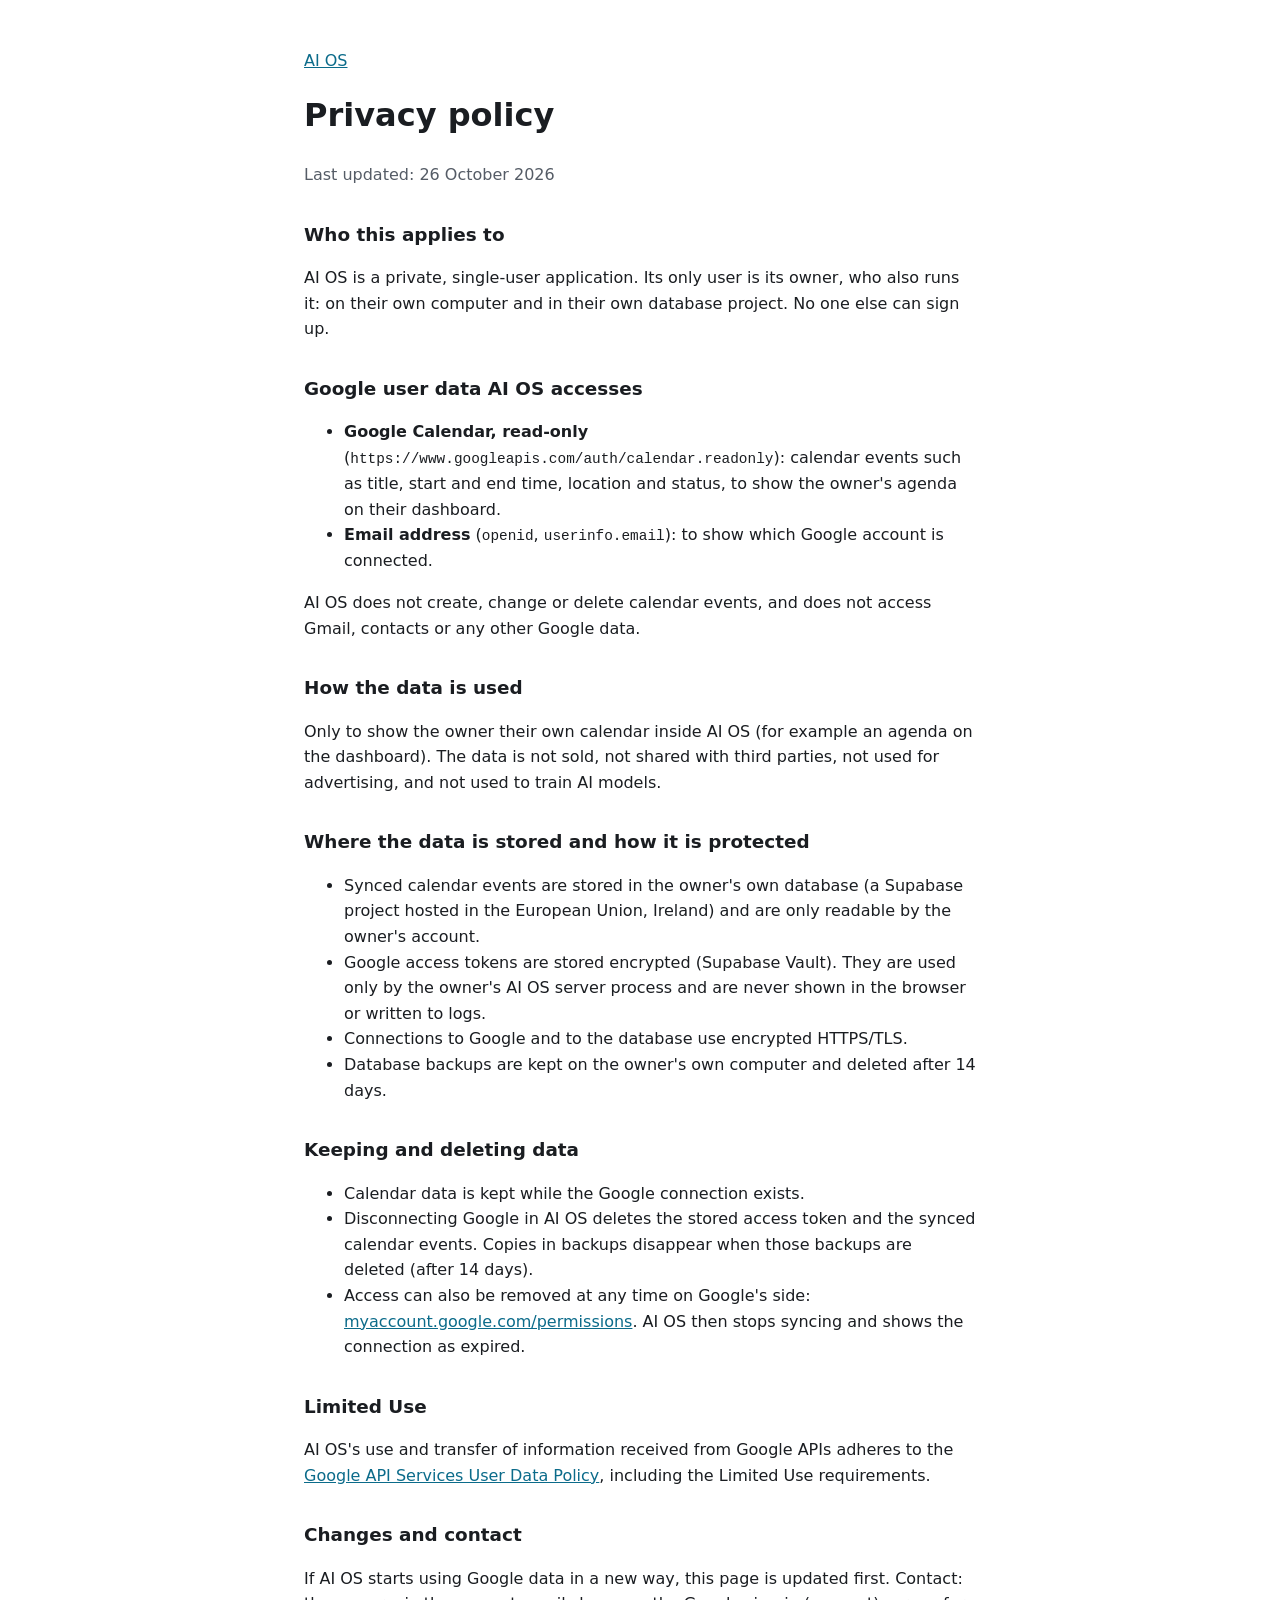
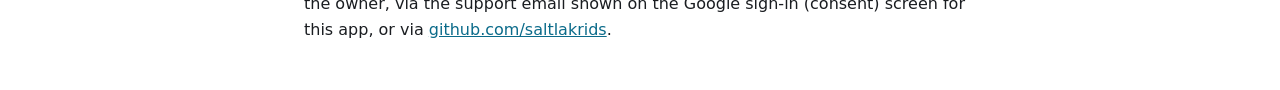
==== privacy.html @ 3fae1abf "Homepage and privacy policy for the AI OS Google OAuth app Co-Authored-By: Claude Opus 5.5 <noreply@" ====
<!doctype html>
<html lang="en">
<head>
  <meta charset="utf-8">
  <meta name="viewport" content="width=device-width, initial-scale=1">
  <title>AI OS - Privacy policy</title>
  <link rel="stylesheet" href="style.css">
</head>
<body>
  <main>
    <p><a href="./">AI OS</a></p>
    <h1>Privacy policy</h1>
    <p class="meta">Last updated: 26 October 2026</p>

    <h2>Who this applies to</h2>
    <p>AI OS is a private, single-user application. Its only user is its owner, who also runs it: on their own computer and in their own database project. No one else can sign up.</p>

    <h2>Google user data AI OS accesses</h2>
    <ul>
      <li><strong>Google Calendar, read-only</strong> (<code>https://www.googleapis.com/auth/calendar.readonly</code>): calendar events such as title, start and end time, location and status, to show the owner's agenda on their dashboard.</li>
      <li><strong>Email address</strong> (<code>openid</code>, <code>userinfo.email</code>): to show which Google account is connected.</li>
    </ul>
    <p>AI OS does not create, change or delete calendar events, and does not access Gmail, contacts or any other Google data.</p>

    <h2>How the data is used</h2>
    <p>Only to show the owner their own calendar inside AI OS (for example an agenda on the dashboard). The data is not sold, not shared with third parties, not used for advertising, and not used to train AI models.</p>

    <h2>Where the data is stored and how it is protected</h2>
    <ul>
      <li>Synced calendar events are stored in the owner's own database (a Supabase project hosted in the European Union, Ireland) and are only readable by the owner's account.</li>
      <li>Google access tokens are stored encrypted (Supabase Vault). They are used only by the owner's AI OS server process and are never shown in the browser or written to logs.</li>
      <li>Connections to Google and to the database use encrypted HTTPS/TLS.</li>
      <li>Database backups are kept on the owner's own computer and deleted after 14 days.</li>
    </ul>

    <h2>Keeping and deleting data</h2>
    <ul>
      <li>Calendar data is kept while the Google connection exists.</li>
      <li>Disconnecting Google in AI OS deletes the stored access token and the synced calendar events. Copies in backups disappear when those backups are deleted (after 14 days).</li>
      <li>Access can also be removed at any time on Google's side: <a href="https://myaccount.google.com/permissions">myaccount.google.com/permissions</a>. AI OS then stops syncing and shows the connection as expired.</li>
    </ul>

    <h2>Limited Use</h2>
    <p>AI OS's use and transfer of information received from Google APIs adheres to the <a href="https://developers.google.com/terms/api-services-user-data-policy">Google API Services User Data Policy</a>, including the Limited Use requirements.</p>

    <h2>Changes and contact</h2>
    <p>If AI OS starts using Google data in a new way, this page is updated first. Contact: the owner, via the support email shown on the Google sign-in (consent) screen for this app, or via <a href="https://github.com/saltlakrids">github.com/saltlakrids</a>.</p>
  </main>
</body>
</html>
---- style.css ----
:root {
  color-scheme: light dark;
  --fg: #1a1d21;
  --muted: #555c66;
  --bg: #ffffff;
  --link: #0b6b8a;
}
@media (prefers-color-scheme: dark) {
  :root {
    --fg: #e6e8eb;
    --muted: #a3aab4;
    --bg: #0d1014;
    --link: #5cc8e6;
  }
}
body {
  margin: 0;
  background: var(--bg);
  color: var(--fg);
  font: 16px/1.6 system-ui, -apple-system, "Segoe UI", sans-serif;
}
main, footer {
  max-width: 42rem;
  margin: 0 auto;
  padding: 2rem 1rem;
}
footer {
  padding-top: 0;
  color: var(--muted);
  font-size: 0.9rem;
}
h1 { margin-top: 0; }
h2 { margin-top: 2rem; font-size: 1.15rem; }
a { color: var(--link); }
code { font-size: 0.9em; overflow-wrap: anywhere; }
.meta { color: var(--muted); }
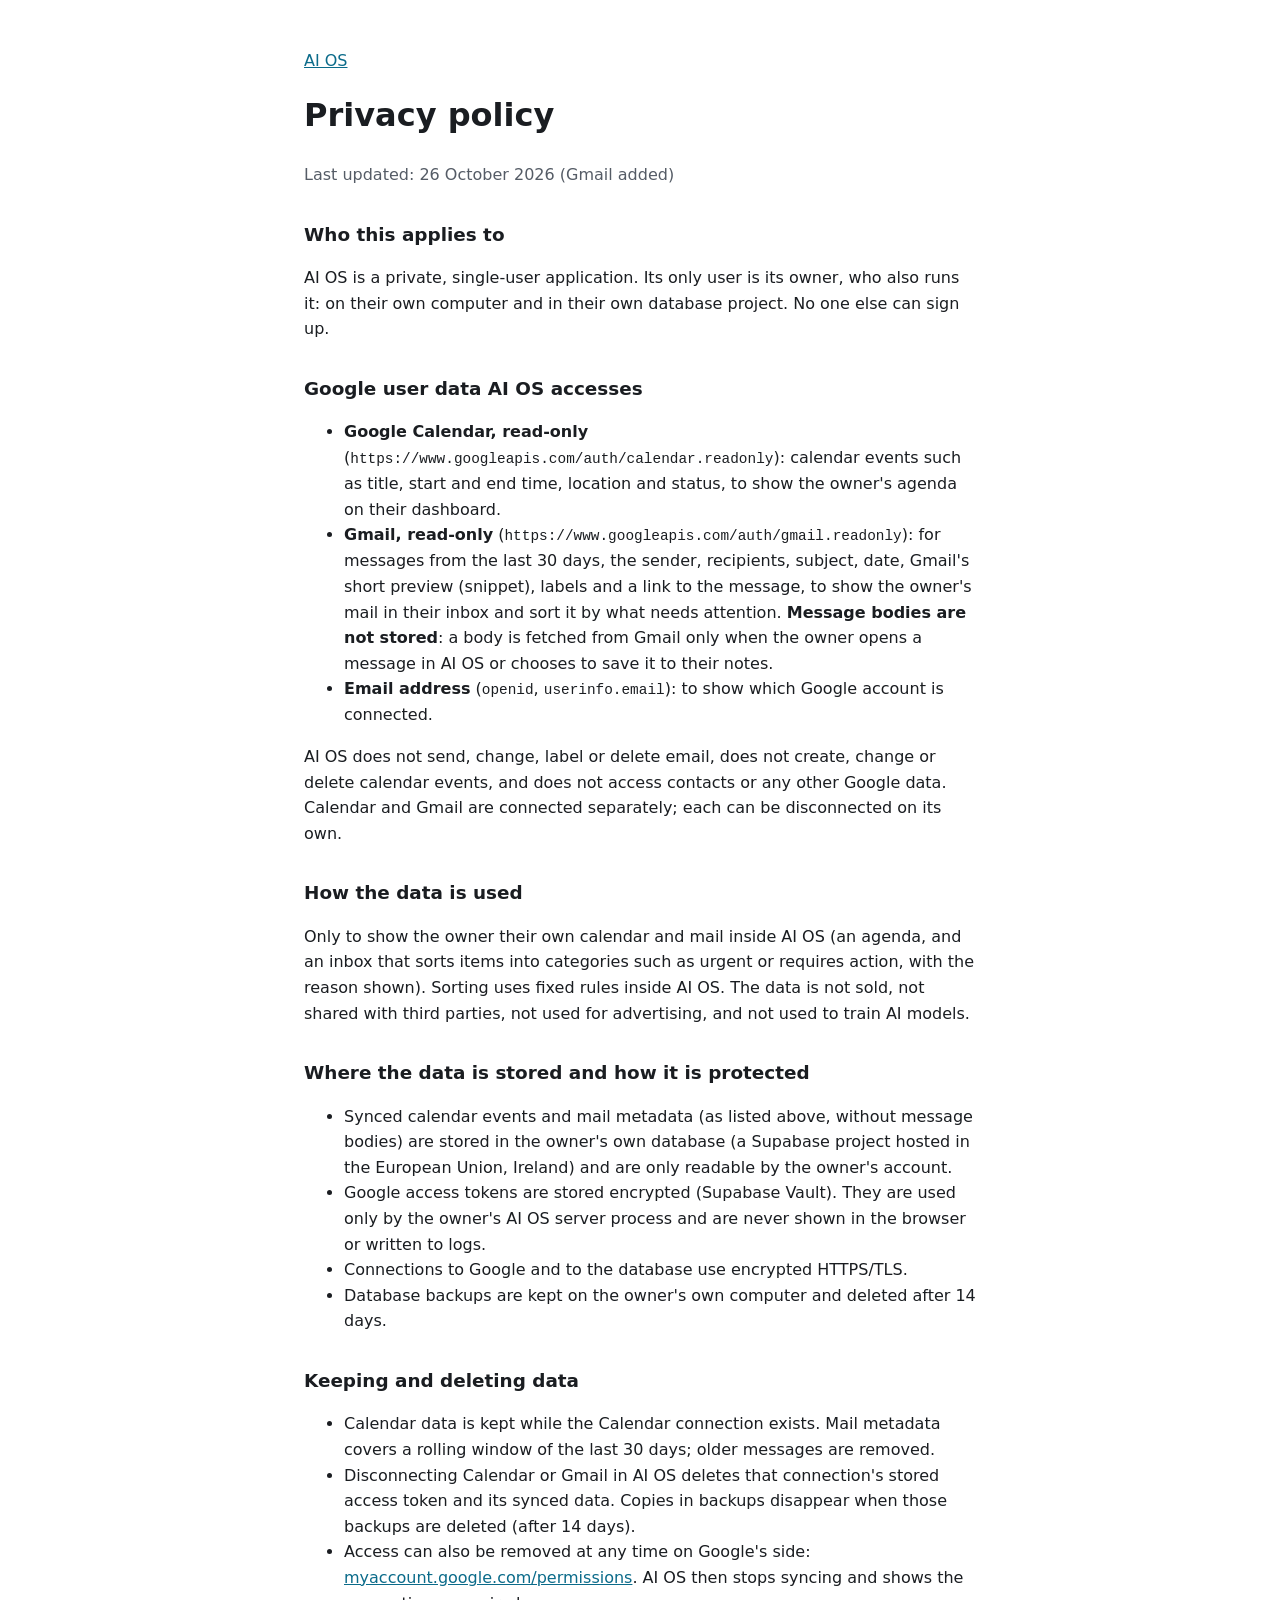
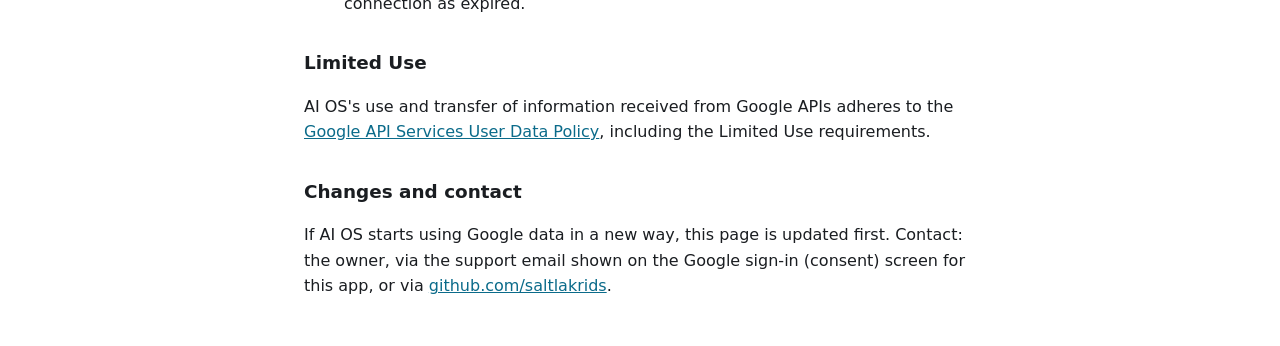
==== commit 400d6daa: "Privacy policy: add Gmail (read-only, metadata + snippet, no bodies stored) Co-Authored-By: Claude O" ====
--- a/privacy.html
+++ b/privacy.html
@@ -10,7 +10,7 @@
   <main>
     <p><a href="./">AI OS</a></p>
     <h1>Privacy policy</h1>
-    <p class="meta">Last updated: 26 October 2026</p>
+    <p class="meta">Last updated: 26 October 2026 (Gmail added)</p>
 
     <h2>Who this applies to</h2>
     <p>AI OS is a private, single-user application. Its only user is its owner, who also runs it: on their own computer and in their own database project. No one else can sign up.</p>
@@ -18,16 +18,17 @@
     <h2>Google user data AI OS accesses</h2>
     <ul>
       <li><strong>Google Calendar, read-only</strong> (<code>https://www.googleapis.com/auth/calendar.readonly</code>): calendar events such as title, start and end time, location and status, to show the owner's agenda on their dashboard.</li>
+      <li><strong>Gmail, read-only</strong> (<code>https://www.googleapis.com/auth/gmail.readonly</code>): for messages from the last 30 days, the sender, recipients, subject, date, Gmail's short preview (snippet), labels and a link to the message, to show the owner's mail in their inbox and sort it by what needs attention. <strong>Message bodies are not stored</strong>: a body is fetched from Gmail only when the owner opens a message in AI OS or chooses to save it to their notes.</li>
       <li><strong>Email address</strong> (<code>openid</code>, <code>userinfo.email</code>): to show which Google account is connected.</li>
     </ul>
-    <p>AI OS does not create, change or delete calendar events, and does not access Gmail, contacts or any other Google data.</p>
+    <p>AI OS does not send, change, label or delete email, does not create, change or delete calendar events, and does not access contacts or any other Google data. Calendar and Gmail are connected separately; each can be disconnected on its own.</p>
 
     <h2>How the data is used</h2>
-    <p>Only to show the owner their own calendar inside AI OS (for example an agenda on the dashboard). The data is not sold, not shared with third parties, not used for advertising, and not used to train AI models.</p>
+    <p>Only to show the owner their own calendar and mail inside AI OS (an agenda, and an inbox that sorts items into categories such as urgent or requires action, with the reason shown). Sorting uses fixed rules inside AI OS. The data is not sold, not shared with third parties, not used for advertising, and not used to train AI models.</p>
 
     <h2>Where the data is stored and how it is protected</h2>
     <ul>
-      <li>Synced calendar events are stored in the owner's own database (a Supabase project hosted in the European Union, Ireland) and are only readable by the owner's account.</li>
+      <li>Synced calendar events and mail metadata (as listed above, without message bodies) are stored in the owner's own database (a Supabase project hosted in the European Union, Ireland) and are only readable by the owner's account.</li>
       <li>Google access tokens are stored encrypted (Supabase Vault). They are used only by the owner's AI OS server process and are never shown in the browser or written to logs.</li>
       <li>Connections to Google and to the database use encrypted HTTPS/TLS.</li>
       <li>Database backups are kept on the owner's own computer and deleted after 14 days.</li>
@@ -35,8 +36,8 @@
 
     <h2>Keeping and deleting data</h2>
     <ul>
-      <li>Calendar data is kept while the Google connection exists.</li>
-      <li>Disconnecting Google in AI OS deletes the stored access token and the synced calendar events. Copies in backups disappear when those backups are deleted (after 14 days).</li>
+      <li>Calendar data is kept while the Calendar connection exists. Mail metadata covers a rolling window of the last 30 days; older messages are removed.</li>
+      <li>Disconnecting Calendar or Gmail in AI OS deletes that connection's stored access token and its synced data. Copies in backups disappear when those backups are deleted (after 14 days).</li>
       <li>Access can also be removed at any time on Google's side: <a href="https://myaccount.google.com/permissions">myaccount.google.com/permissions</a>. AI OS then stops syncing and shows the connection as expired.</li>
     </ul>
 
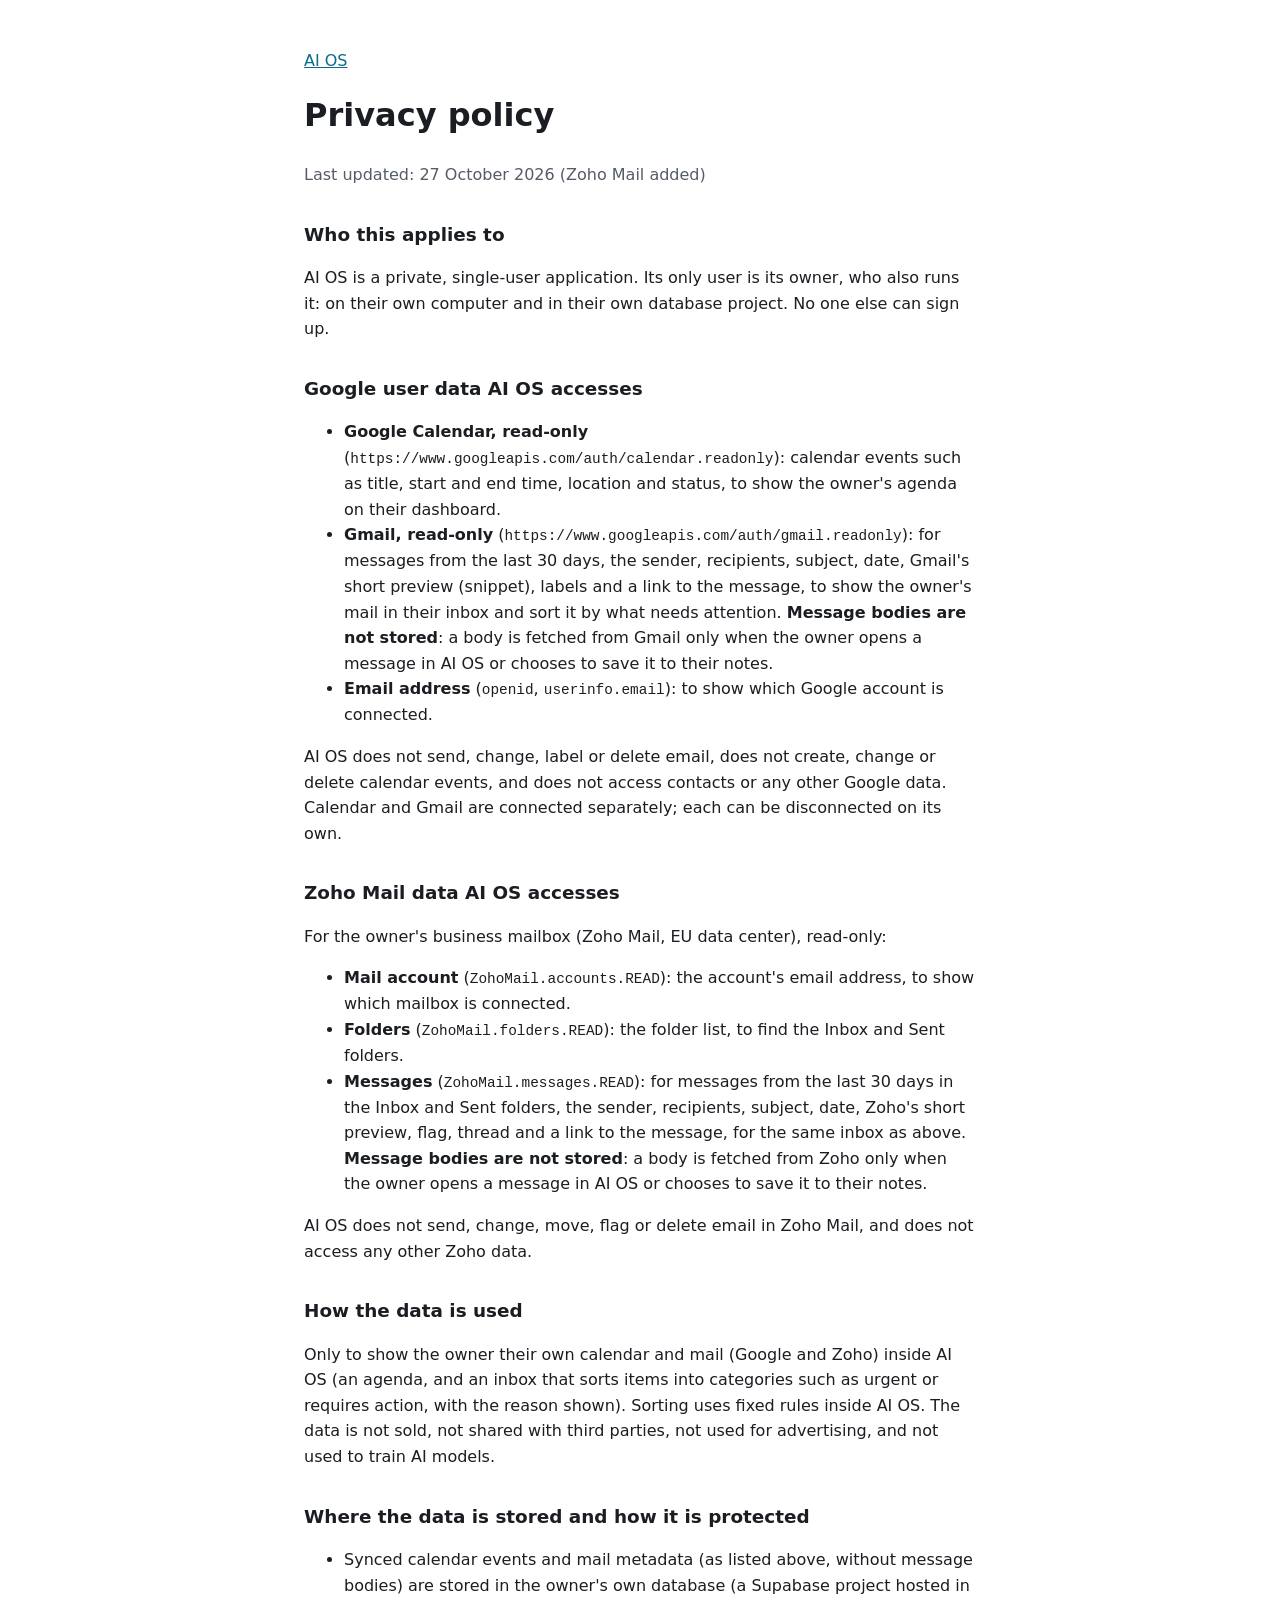
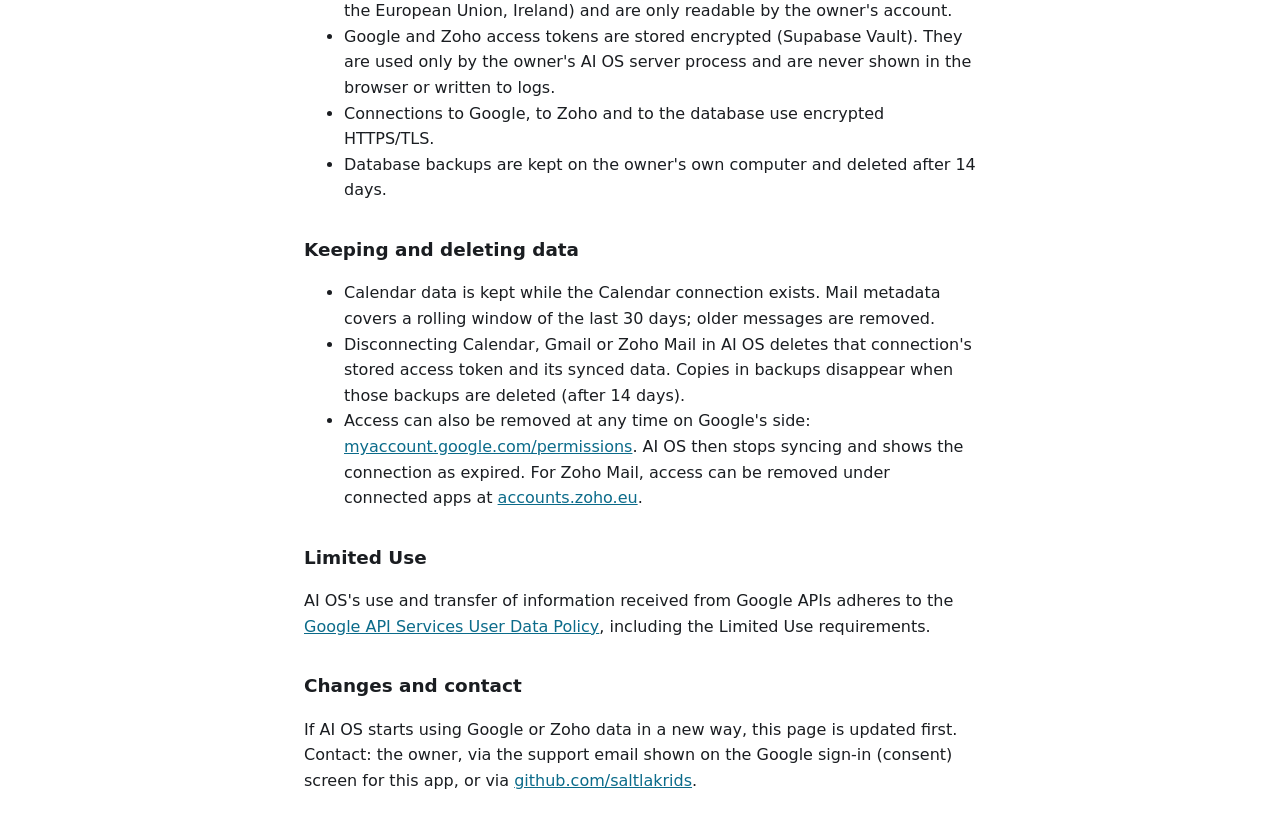
==== commit 5ff0225d: "Privacy policy: add Zoho Mail (read-only, metadata + preview, no bodies stored)" ====
--- a/privacy.html
+++ b/privacy.html
@@ -10,7 +10,7 @@
   <main>
     <p><a href="./">AI OS</a></p>
     <h1>Privacy policy</h1>
-    <p class="meta">Last updated: 26 October 2026 (Gmail added)</p>
+    <p class="meta">Last updated: 27 October 2026 (Zoho Mail added)</p>
 
     <h2>Who this applies to</h2>
     <p>AI OS is a private, single-user application. Its only user is its owner, who also runs it: on their own computer and in their own database project. No one else can sign up.</p>
@@ -23,29 +23,38 @@
     </ul>
     <p>AI OS does not send, change, label or delete email, does not create, change or delete calendar events, and does not access contacts or any other Google data. Calendar and Gmail are connected separately; each can be disconnected on its own.</p>
 
+    <h2>Zoho Mail data AI OS accesses</h2>
+    <p>For the owner's business mailbox (Zoho Mail, EU data center), read-only:</p>
+    <ul>
+      <li><strong>Mail account</strong> (<code>ZohoMail.accounts.READ</code>): the account's email address, to show which mailbox is connected.</li>
+      <li><strong>Folders</strong> (<code>ZohoMail.folders.READ</code>): the folder list, to find the Inbox and Sent folders.</li>
+      <li><strong>Messages</strong> (<code>ZohoMail.messages.READ</code>): for messages from the last 30 days in the Inbox and Sent folders, the sender, recipients, subject, date, Zoho's short preview, flag, thread and a link to the message, for the same inbox as above. <strong>Message bodies are not stored</strong>: a body is fetched from Zoho only when the owner opens a message in AI OS or chooses to save it to their notes.</li>
+    </ul>
+    <p>AI OS does not send, change, move, flag or delete email in Zoho Mail, and does not access any other Zoho data.</p>
+
     <h2>How the data is used</h2>
-    <p>Only to show the owner their own calendar and mail inside AI OS (an agenda, and an inbox that sorts items into categories such as urgent or requires action, with the reason shown). Sorting uses fixed rules inside AI OS. The data is not sold, not shared with third parties, not used for advertising, and not used to train AI models.</p>
+    <p>Only to show the owner their own calendar and mail (Google and Zoho) inside AI OS (an agenda, and an inbox that sorts items into categories such as urgent or requires action, with the reason shown). Sorting uses fixed rules inside AI OS. The data is not sold, not shared with third parties, not used for advertising, and not used to train AI models.</p>
 
     <h2>Where the data is stored and how it is protected</h2>
     <ul>
       <li>Synced calendar events and mail metadata (as listed above, without message bodies) are stored in the owner's own database (a Supabase project hosted in the European Union, Ireland) and are only readable by the owner's account.</li>
-      <li>Google access tokens are stored encrypted (Supabase Vault). They are used only by the owner's AI OS server process and are never shown in the browser or written to logs.</li>
-      <li>Connections to Google and to the database use encrypted HTTPS/TLS.</li>
+      <li>Google and Zoho access tokens are stored encrypted (Supabase Vault). They are used only by the owner's AI OS server process and are never shown in the browser or written to logs.</li>
+      <li>Connections to Google, to Zoho and to the database use encrypted HTTPS/TLS.</li>
       <li>Database backups are kept on the owner's own computer and deleted after 14 days.</li>
     </ul>
 
     <h2>Keeping and deleting data</h2>
     <ul>
       <li>Calendar data is kept while the Calendar connection exists. Mail metadata covers a rolling window of the last 30 days; older messages are removed.</li>
-      <li>Disconnecting Calendar or Gmail in AI OS deletes that connection's stored access token and its synced data. Copies in backups disappear when those backups are deleted (after 14 days).</li>
-      <li>Access can also be removed at any time on Google's side: <a href="https://myaccount.google.com/permissions">myaccount.google.com/permissions</a>. AI OS then stops syncing and shows the connection as expired.</li>
+      <li>Disconnecting Calendar, Gmail or Zoho Mail in AI OS deletes that connection's stored access token and its synced data. Copies in backups disappear when those backups are deleted (after 14 days).</li>
+      <li>Access can also be removed at any time on Google's side: <a href="https://myaccount.google.com/permissions">myaccount.google.com/permissions</a>. AI OS then stops syncing and shows the connection as expired. For Zoho Mail, access can be removed under connected apps at <a href="https://accounts.zoho.eu">accounts.zoho.eu</a>.</li>
     </ul>
 
     <h2>Limited Use</h2>
     <p>AI OS's use and transfer of information received from Google APIs adheres to the <a href="https://developers.google.com/terms/api-services-user-data-policy">Google API Services User Data Policy</a>, including the Limited Use requirements.</p>
 
     <h2>Changes and contact</h2>
-    <p>If AI OS starts using Google data in a new way, this page is updated first. Contact: the owner, via the support email shown on the Google sign-in (consent) screen for this app, or via <a href="https://github.com/saltlakrids">github.com/saltlakrids</a>.</p>
+    <p>If AI OS starts using Google or Zoho data in a new way, this page is updated first. Contact: the owner, via the support email shown on the Google sign-in (consent) screen for this app, or via <a href="https://github.com/saltlakrids">github.com/saltlakrids</a>.</p>
   </main>
 </body>
 </html>
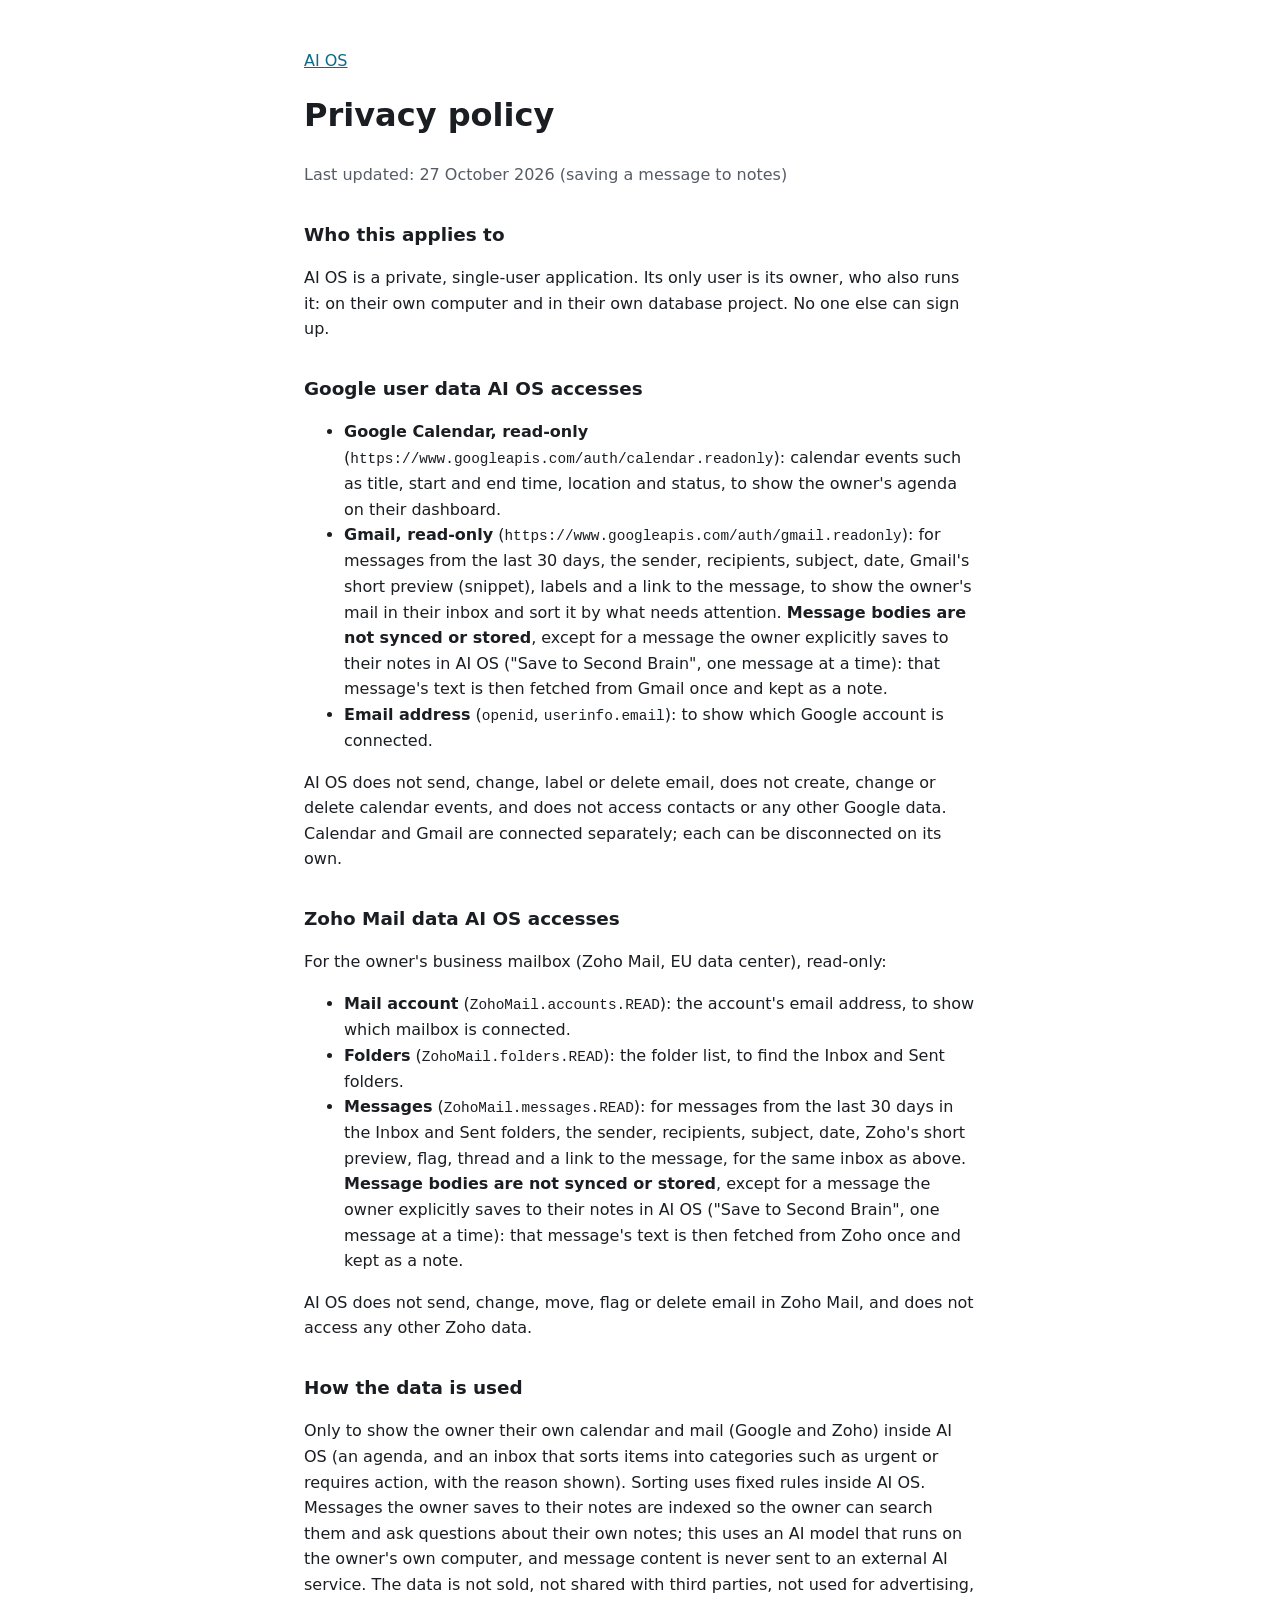
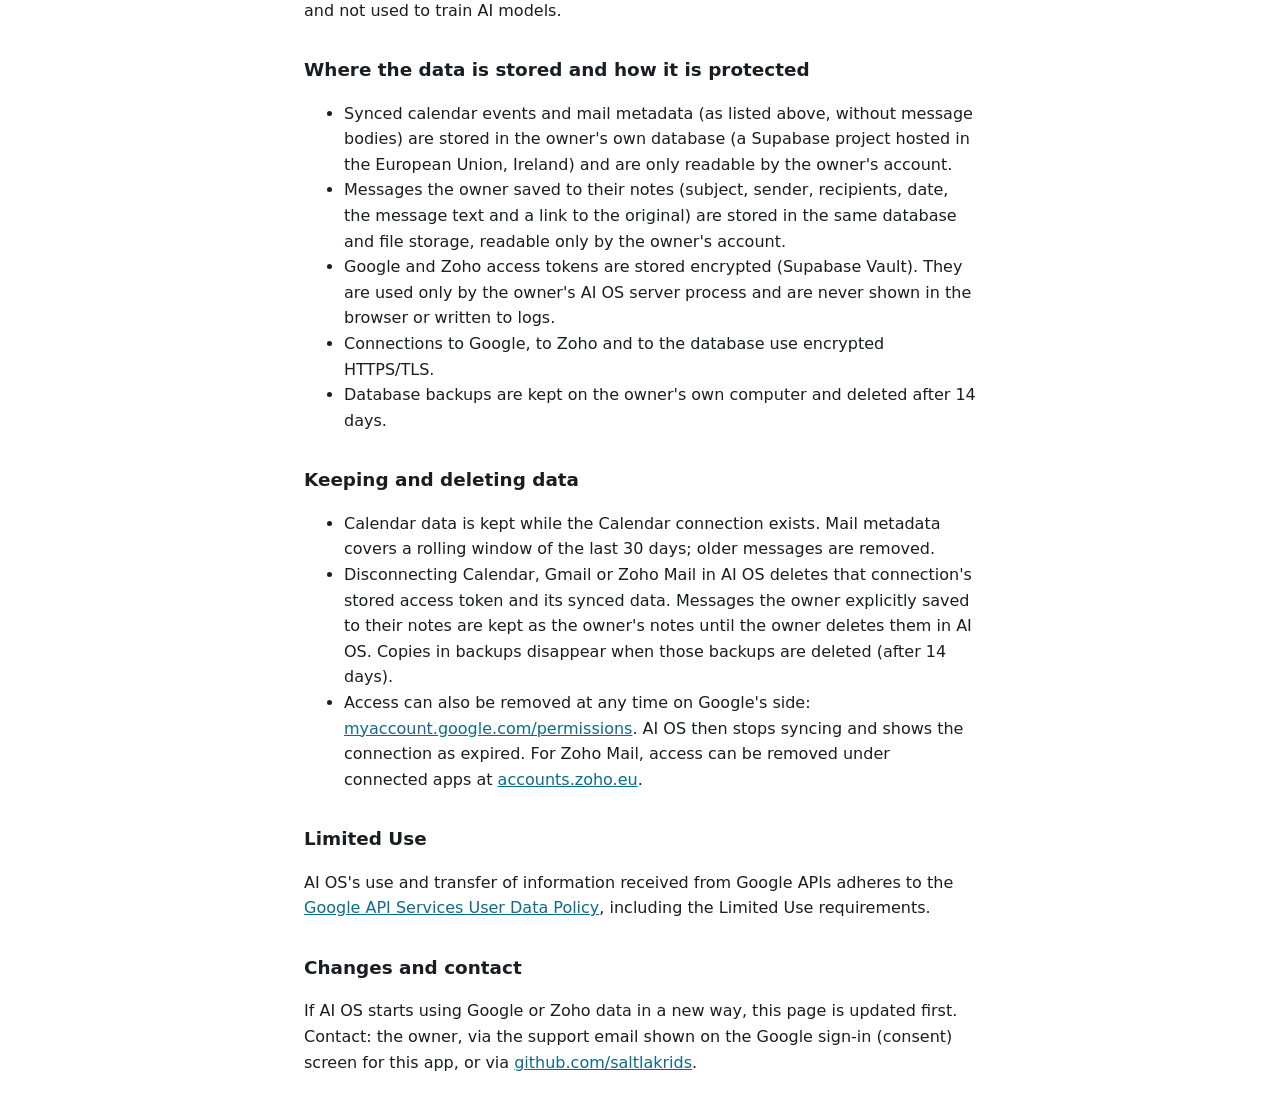
==== commit 1b748a0d: "Privacy policy: saving a single message to notes (kept until deleted, indexed by a local AI model on" ====
--- a/privacy.html
+++ b/privacy.html
@@ -10,7 +10,7 @@
   <main>
     <p><a href="./">AI OS</a></p>
     <h1>Privacy policy</h1>
-    <p class="meta">Last updated: 27 October 2026 (Zoho Mail added)</p>
+    <p class="meta">Last updated: 27 October 2026 (saving a message to notes)</p>
 
     <h2>Who this applies to</h2>
     <p>AI OS is a private, single-user application. Its only user is its owner, who also runs it: on their own computer and in their own database project. No one else can sign up.</p>
@@ -18,7 +18,7 @@
     <h2>Google user data AI OS accesses</h2>
     <ul>
       <li><strong>Google Calendar, read-only</strong> (<code>https://www.googleapis.com/auth/calendar.readonly</code>): calendar events such as title, start and end time, location and status, to show the owner's agenda on their dashboard.</li>
-      <li><strong>Gmail, read-only</strong> (<code>https://www.googleapis.com/auth/gmail.readonly</code>): for messages from the last 30 days, the sender, recipients, subject, date, Gmail's short preview (snippet), labels and a link to the message, to show the owner's mail in their inbox and sort it by what needs attention. <strong>Message bodies are not stored</strong>: a body is fetched from Gmail only when the owner opens a message in AI OS or chooses to save it to their notes.</li>
+      <li><strong>Gmail, read-only</strong> (<code>https://www.googleapis.com/auth/gmail.readonly</code>): for messages from the last 30 days, the sender, recipients, subject, date, Gmail's short preview (snippet), labels and a link to the message, to show the owner's mail in their inbox and sort it by what needs attention. <strong>Message bodies are not synced or stored</strong>, except for a message the owner explicitly saves to their notes in AI OS ("Save to Second Brain", one message at a time): that message's text is then fetched from Gmail once and kept as a note.</li>
       <li><strong>Email address</strong> (<code>openid</code>, <code>userinfo.email</code>): to show which Google account is connected.</li>
     </ul>
     <p>AI OS does not send, change, label or delete email, does not create, change or delete calendar events, and does not access contacts or any other Google data. Calendar and Gmail are connected separately; each can be disconnected on its own.</p>
@@ -28,16 +28,17 @@
     <ul>
       <li><strong>Mail account</strong> (<code>ZohoMail.accounts.READ</code>): the account's email address, to show which mailbox is connected.</li>
       <li><strong>Folders</strong> (<code>ZohoMail.folders.READ</code>): the folder list, to find the Inbox and Sent folders.</li>
-      <li><strong>Messages</strong> (<code>ZohoMail.messages.READ</code>): for messages from the last 30 days in the Inbox and Sent folders, the sender, recipients, subject, date, Zoho's short preview, flag, thread and a link to the message, for the same inbox as above. <strong>Message bodies are not stored</strong>: a body is fetched from Zoho only when the owner opens a message in AI OS or chooses to save it to their notes.</li>
+      <li><strong>Messages</strong> (<code>ZohoMail.messages.READ</code>): for messages from the last 30 days in the Inbox and Sent folders, the sender, recipients, subject, date, Zoho's short preview, flag, thread and a link to the message, for the same inbox as above. <strong>Message bodies are not synced or stored</strong>, except for a message the owner explicitly saves to their notes in AI OS ("Save to Second Brain", one message at a time): that message's text is then fetched from Zoho once and kept as a note.</li>
     </ul>
     <p>AI OS does not send, change, move, flag or delete email in Zoho Mail, and does not access any other Zoho data.</p>
 
     <h2>How the data is used</h2>
-    <p>Only to show the owner their own calendar and mail (Google and Zoho) inside AI OS (an agenda, and an inbox that sorts items into categories such as urgent or requires action, with the reason shown). Sorting uses fixed rules inside AI OS. The data is not sold, not shared with third parties, not used for advertising, and not used to train AI models.</p>
+    <p>Only to show the owner their own calendar and mail (Google and Zoho) inside AI OS (an agenda, and an inbox that sorts items into categories such as urgent or requires action, with the reason shown). Sorting uses fixed rules inside AI OS. Messages the owner saves to their notes are indexed so the owner can search them and ask questions about their own notes; this uses an AI model that runs on the owner's own computer, and message content is never sent to an external AI service. The data is not sold, not shared with third parties, not used for advertising, and not used to train AI models.</p>
 
     <h2>Where the data is stored and how it is protected</h2>
     <ul>
       <li>Synced calendar events and mail metadata (as listed above, without message bodies) are stored in the owner's own database (a Supabase project hosted in the European Union, Ireland) and are only readable by the owner's account.</li>
+      <li>Messages the owner saved to their notes (subject, sender, recipients, date, the message text and a link to the original) are stored in the same database and file storage, readable only by the owner's account.</li>
       <li>Google and Zoho access tokens are stored encrypted (Supabase Vault). They are used only by the owner's AI OS server process and are never shown in the browser or written to logs.</li>
       <li>Connections to Google, to Zoho and to the database use encrypted HTTPS/TLS.</li>
       <li>Database backups are kept on the owner's own computer and deleted after 14 days.</li>
@@ -46,7 +47,7 @@
     <h2>Keeping and deleting data</h2>
     <ul>
       <li>Calendar data is kept while the Calendar connection exists. Mail metadata covers a rolling window of the last 30 days; older messages are removed.</li>
-      <li>Disconnecting Calendar, Gmail or Zoho Mail in AI OS deletes that connection's stored access token and its synced data. Copies in backups disappear when those backups are deleted (after 14 days).</li>
+      <li>Disconnecting Calendar, Gmail or Zoho Mail in AI OS deletes that connection's stored access token and its synced data. Messages the owner explicitly saved to their notes are kept as the owner's notes until the owner deletes them in AI OS. Copies in backups disappear when those backups are deleted (after 14 days).</li>
       <li>Access can also be removed at any time on Google's side: <a href="https://myaccount.google.com/permissions">myaccount.google.com/permissions</a>. AI OS then stops syncing and shows the connection as expired. For Zoho Mail, access can be removed under connected apps at <a href="https://accounts.zoho.eu">accounts.zoho.eu</a>.</li>
     </ul>
 
